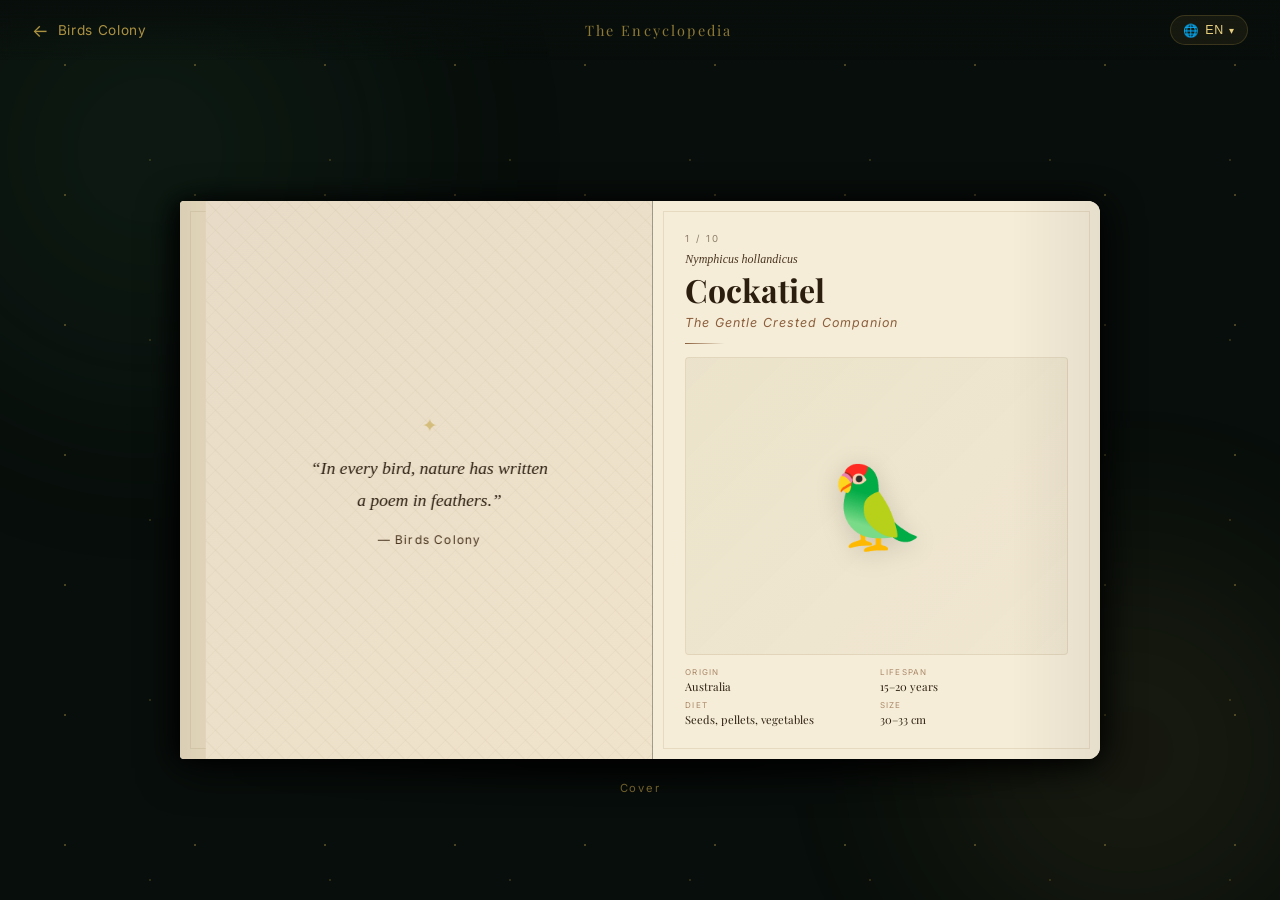
==== explore.html @ a23ac17c "Add premium interactive book encyclopedia (Explore feature)" ====
<!DOCTYPE html>
<html lang="en">
<head>
    <meta charset="UTF-8">
    <meta name="viewport" content="width=device-width, initial-scale=1.0">
    <title>BIRDS COLONY | Explore the Encyclopedia</title>
    <meta name="description" content="Explore the premium Birds Colony illustrated bird encyclopedia.">
    <link rel="preconnect" href="https://fonts.googleapis.com">
    <link rel="preconnect" href="https://fonts.gstatic.com" crossorigin>
    <link href="https://fonts.googleapis.com/css2?family=Inter:wght@300;400;600&family=Playfair+Display:ital,wght@0,400;0,600;0,700;1,400&family=IM+Fell+English:ital@0;1&display=swap" rel="stylesheet">
    <link rel="stylesheet" href="explore.css">
</head>
<body>

    <!-- Ambient Background -->
    <div class="explore-bg">
        <div class="bg-glow bg-glow-1"></div>
        <div class="bg-glow bg-glow-2"></div>
        <div class="bg-particles"></div>
    </div>

    <!-- Top Bar -->
    <header class="explore-header">
        <a href="index.html" class="back-btn" id="backBtn">
            <span class="back-arrow">&#8592;</span>
            <span class="back-text">Birds Colony</span>
        </a>

        <div class="header-title">The Encyclopedia</div>

        <!-- Translate Widget -->
        <div class="translate-widget" id="translateWidget">
            <button class="translate-btn" id="translateBtn" aria-haspopup="true" aria-expanded="false">
                <span>&#127760;</span>
                <span id="translateLabel">EN</span>
                <span class="caret">&#9662;</span>
            </button>
            <div class="translate-dropdown" id="translateDropdown" role="listbox">
                <button class="lang-opt active" data-lang="en" data-short="EN">English</button>
                <button class="lang-opt" data-lang="bn" data-short="BN">&#2476;&#2494;&#2434;&#2482;&#2494;</button>
                <button class="lang-opt" data-lang="hi" data-short="HI">&#2361;&#2367;&#2344;&#2381;&#2342;&#2368;</button>
            </div>
        </div>
    </header>

    <!-- Book Scene -->
    <main class="book-scene" id="bookScene">

        <div class="book-container" id="bookContainer">

            <!-- Book Shadow -->
            <div class="book-shadow"></div>

            <!-- THE BOOK -->
            <div class="book" id="book">

                <!-- Left Panel (static, behind leaves) -->
                <div class="book-panel left-panel" id="leftPanel">
                    <div class="panel-inner" id="leftContent"></div>
                    <div class="page-sheen left-sheen"></div>
                </div>

                <!-- Spine -->
                <div class="book-spine">
                    <div class="spine-title">BIRDS COLONY</div>
                    <div class="spine-line"></div>
                </div>

                <!-- Right Panel (static, behind leaves) -->
                <div class="book-panel right-panel" id="rightPanel">
                    <div class="panel-inner" id="rightContent"></div>
                    <div class="page-sheen right-sheen"></div>
                </div>

                <!-- Flip Leaf Overlay (reused for every flip animation) -->
                <div class="flip-leaf" id="flipLeaf">
                    <div class="leaf-face leaf-front" id="leafFront">
                        <div class="leaf-inner"></div>
                    </div>
                    <div class="leaf-face leaf-back" id="leafBack">
                        <div class="leaf-inner"></div>
                    </div>
                </div>

                <!-- Cover Leaf (opens on load) -->
                <div class="cover-leaf" id="coverLeaf">
                    <div class="leaf-face cover-front">
                        <div class="cover-design">
                            <div class="cover-corner cover-tl"></div>
                            <div class="cover-corner cover-tr"></div>
                            <div class="cover-corner cover-bl"></div>
                            <div class="cover-corner cover-br"></div>
                            <div class="cover-badge">EST. 2024</div>
                            <div class="cover-bird-art">&#129436;</div>
                            <div class="cover-text-block">
                                <div class="cover-pre">THE PREMIUM GUIDE TO</div>
                                <h1 class="cover-main-title">Birds<br><span>Colony</span></h1>
                                <div class="cover-rule"></div>
                                <div class="cover-sub">An Illustrated Encyclopedia</div>
                                <div class="cover-edition">COLLECTOR'S EDITION &middot; MMXXVI</div>
                            </div>
                        </div>
                    </div>
                    <div class="leaf-face cover-back">
                        <div class="inside-cover">
                            <div class="ic-pattern"></div>
                            <div class="ic-quote">
                                <div class="ic-ornament">&#10022;</div>
                                <p class="ic-text">&ldquo;In every bird, nature has written<br>a poem in feathers.&rdquo;</p>
                                <p class="ic-attr">&mdash; Birds Colony</p>
                            </div>
                        </div>
                    </div>
                </div>

            </div><!-- /book -->

            <!-- Page Counter -->
            <div class="page-counter" id="pageCounter">
                <span id="counterText">Cover</span>
            </div>

        </div><!-- /book-container -->

        <!-- Navigation Arrows -->
        <button class="nav-arrow prev-arrow" id="prevArrow" aria-label="Previous page">&#8249;</button>
        <button class="nav-arrow next-arrow" id="nextArrow" aria-label="Next page">&#8250;</button>

        <!-- Swipe Hint (mobile) -->
        <div class="swipe-hint" id="swipeHint">
            <span class="sh-icon">&#8592;</span> Swipe to explore
        </div>

    </main>

    <script src="explore.js"></script>
</body>
</html>
---- explore.css ----
/* ========================================
   BIRDS COLONY – EXPLORE BOOK EXPERIENCE
   explore.css
   ======================================== */

:root {
    --gold: #c8a84b;
    --gold-light: #e8d080;
    --gold-dim: rgba(200,168,75,0.25);
    --bg-dark: #080e0b;
    --forest: #0d1a12;
    --cover-green: #1a2e20;
    --cover-dark: #0f1d14;
    --parchment: #f5edd8;
    --parchment-dark: #ede0c4;
    --ink: #2c1e0f;
    --ink-light: #4a3520;
    --spine-width: clamp(16px, 2vw, 28px);
    --book-w: min(920px, 90vw);
    --book-h: min(580px, 62vh);
    --page-w: calc((var(--book-w) - var(--spine-width)) / 2);
}

*, *::before, *::after { box-sizing: border-box; margin: 0; padding: 0; }

html, body {
    height: 100%;
    overflow: hidden;
    background: var(--bg-dark);
    color: var(--parchment);
    font-family: 'Inter', sans-serif;
}

/* ── Ambient Background ── */
.explore-bg {
    position: fixed;
    inset: 0;
    z-index: 0;
    pointer-events: none;
}
.bg-glow {
    position: absolute;
    border-radius: 50%;
    filter: blur(80px);
    opacity: 0.18;
}
.bg-glow-1 {
    width: 600px; height: 600px;
    background: radial-gradient(circle, #2d5a3d, transparent);
    top: -150px; left: -150px;
}
.bg-glow-2 {
    width: 500px; height: 500px;
    background: radial-gradient(circle, #c8a84b, transparent);
    bottom: -100px; right: -100px;
    opacity: 0.1;
}
.bg-particles {
    position: absolute; inset: 0;
    background-image:
        radial-gradient(circle, rgba(200,168,75,0.35) 1px, transparent 1px),
        radial-gradient(circle, rgba(200,168,75,0.2) 1px, transparent 1px);
    background-size: 130px 130px, 180px 180px;
    background-position: 0 0, 60px 70px;
    animation: particleDrift 80s linear infinite;
}
@keyframes particleDrift {
    to { background-position: 130px 130px, 190px 200px; }
}

/* ── Header ── */
.explore-header {
    position: fixed;
    top: 0; left: 0; right: 0;
    height: 60px;
    display: flex;
    align-items: center;
    justify-content: space-between;
    padding: 0 2rem;
    z-index: 100;
    background: linear-gradient(to bottom, rgba(8,14,11,0.95), transparent);
    backdrop-filter: blur(6px);
}

.back-btn {
    display: flex;
    align-items: center;
    gap: 0.5rem;
    color: var(--gold);
    text-decoration: none;
    font-size: 0.85rem;
    letter-spacing: 0.05em;
    opacity: 0.85;
    transition: opacity 0.3s ease;
}
.back-btn:hover { opacity: 1; }
.back-arrow { font-size: 1.1rem; }

.header-title {
    font-family: 'Playfair Display', serif;
    font-size: 0.9rem;
    letter-spacing: 0.15em;
    color: var(--gold);
    opacity: 0.7;
}

/* ── Translate Widget ── */
.translate-widget { position: relative; }
.translate-btn {
    display: flex;
    align-items: center;
    gap: 0.35rem;
    background: rgba(200,168,75,0.08);
    border: 1px solid rgba(200,168,75,0.2);
    color: var(--gold-light);
    padding: 0.38rem 0.75rem;
    border-radius: 20px;
    font-size: 0.78rem;
    letter-spacing: 0.05em;
    cursor: pointer;
    transition: all 0.3s ease;
}
.translate-btn:hover { background: rgba(200,168,75,0.15); }
.caret { font-size: 0.65rem; transition: transform 0.3s ease; }
.translate-btn[aria-expanded="true"] .caret { transform: rotate(180deg); }

.translate-dropdown {
    position: absolute;
    top: calc(100% + 8px);
    right: 0;
    background: rgba(13,26,18,0.95);
    border: 1px solid rgba(200,168,75,0.25);
    border-radius: 10px;
    overflow: hidden;
    backdrop-filter: blur(12px);
    display: none;
    min-width: 130px;
    box-shadow: 0 10px 30px rgba(0,0,0,0.5);
}
.translate-dropdown.open { display: block; animation: dropIn 0.2s ease; }
@keyframes dropIn {
    from { opacity: 0; transform: translateY(-6px); }
    to   { opacity: 1; transform: translateY(0); }
}
.lang-opt {
    display: block;
    width: 100%;
    padding: 0.65rem 1.1rem;
    background: none;
    border: none;
    color: rgba(245,237,216,0.7);
    font-size: 0.85rem;
    text-align: left;
    cursor: pointer;
    transition: all 0.2s ease;
}
.lang-opt:hover { background: rgba(200,168,75,0.1); color: var(--gold-light); }
.lang-opt.active { color: var(--gold); font-weight: 600; }

/* ── Book Scene ── */
.book-scene {
    position: fixed;
    inset: 0;
    display: flex;
    align-items: center;
    justify-content: center;
    z-index: 10;
    padding-top: 60px;
}

.book-container {
    position: relative;
    width: var(--book-w);
    height: var(--book-h);
}

.book-shadow {
    position: absolute;
    bottom: -30px;
    left: 5%;
    right: 5%;
    height: 50px;
    background: radial-gradient(ellipse, rgba(0,0,0,0.7) 0%, transparent 70%);
    filter: blur(10px);
}

/* ── The Book ── */
.book {
    width: 100%;
    height: 100%;
    position: relative;
    display: flex;
    perspective: 2000px;
    transform-style: preserve-3d;
    border-radius: 4px 12px 12px 4px;
    box-shadow:
        -8px 0 20px rgba(0,0,0,0.6),
        8px 0 30px rgba(0,0,0,0.5),
        0 10px 40px rgba(0,0,0,0.7);
}

/* ── Panels ── */
.book-panel {
    flex: 1;
    height: 100%;
    position: relative;
    overflow: hidden;
}
.left-panel {
    background: var(--parchment);
    border-radius: 4px 0 0 4px;
    border-right: 1px solid rgba(0,0,0,0.15);
}
.right-panel {
    background: var(--parchment);
    border-radius: 0 12px 12px 0;
}
.panel-inner {
    width: 100%;
    height: 100%;
    overflow: hidden;
}

/* Page sheen effect */
.page-sheen {
    position: absolute;
    inset: 0;
    pointer-events: none;
    z-index: 5;
}
.left-sheen {
    background: linear-gradient(to right, rgba(0,0,0,0.08) 0%, transparent 20%);
}
.right-sheen {
    background: linear-gradient(to left, rgba(0,0,0,0.06) 0%, transparent 20%);
}

/* ── Spine ── */
.book-spine {
    width: var(--spine-width);
    height: 100%;
    background: linear-gradient(to right,
        #0d1a12 0%, #1e3826 30%, #2a4e35 50%, #1e3826 70%, #0d1a12 100%);
    position: relative;
    display: flex;
    flex-direction: column;
    align-items: center;
    justify-content: center;
    gap: 0.5rem;
    box-shadow: inset -2px 0 6px rgba(0,0,0,0.4), inset 2px 0 6px rgba(0,0,0,0.4);
    z-index: 25;
    flex-shrink: 0;
}
.spine-title {
    writing-mode: vertical-rl;
    text-orientation: mixed;
    font-family: 'Playfair Display', serif;
    font-size: 0.55rem;
    letter-spacing: 0.2em;
    color: var(--gold);
    opacity: 0.8;
    text-shadow: 0 0 8px rgba(200,168,75,0.4);
}
.spine-line {
    width: 1px;
    height: 30%;
    background: linear-gradient(to bottom, transparent, var(--gold-dim), transparent);
}

/* ── Flip Leaf ── */
.flip-leaf {
    position: absolute;
    top: 0;
    left: calc(var(--page-w) + var(--spine-width));
    width: var(--page-w);
    height: 100%;
    transform-origin: left center;
    transform-style: preserve-3d;
    z-index: 20;
    pointer-events: none;
    will-change: transform;
}
.flip-leaf.flipping-forward {
    transition: transform 1.1s cubic-bezier(0.645, 0.045, 0.355, 1.000);
    transform: rotateY(-180deg);
}
.flip-leaf.flipping-backward {
    left: 0;
    transform-origin: right center;
    transform: rotateY(180deg);
    transition: transform 1.1s cubic-bezier(0.645, 0.045, 0.355, 1.000);
}
.flip-leaf.flipping-backward.go {
    transform: rotateY(0deg);
}

.leaf-face {
    position: absolute;
    inset: 0;
    backface-visibility: hidden;
    -webkit-backface-visibility: hidden;
    overflow: hidden;
}
.leaf-front { z-index: 2; }
.leaf-back {
    transform: rotateY(180deg);
    z-index: 1;
}
.leaf-inner {
    width: 100%;
    height: 100%;
}

/* ── Cover Leaf ── */
.cover-leaf {
    position: absolute;
    top: 0;
    left: calc(var(--page-w) + var(--spine-width));
    width: var(--page-w);
    height: 100%;
    transform-origin: left center;
    transform-style: preserve-3d;
    z-index: 30;
    will-change: transform;
    border-radius: 0 12px 12px 0;
}
.cover-leaf.opening {
    transition: transform 1.6s cubic-bezier(0.645, 0.045, 0.355, 1.000);
    transform: rotateY(-180deg);
}
.cover-leaf.open {
    transform: rotateY(-180deg);
    pointer-events: none;
}
.cover-front, .cover-back {
    position: absolute;
    inset: 0;
    backface-visibility: hidden;
    -webkit-backface-visibility: hidden;
    overflow: hidden;
    border-radius: 0 12px 12px 0;
}
.cover-back { transform: rotateY(180deg); border-radius: 0; }

/* ── Cover Design ── */
.cover-design {
    width: 100%;
    height: 100%;
    background:
        linear-gradient(135deg, var(--cover-dark) 0%, var(--cover-green) 40%, #1f3a28 60%, var(--cover-dark) 100%);
    display: flex;
    flex-direction: column;
    align-items: center;
    justify-content: center;
    padding: 2rem 1.5rem;
    position: relative;
    overflow: hidden;
}
.cover-design::before {
    content: '';
    position: absolute;
    inset: 12px;
    border: 1px solid rgba(200,168,75,0.3);
    border-radius: 4px;
    pointer-events: none;
}
.cover-design::after {
    content: '';
    position: absolute;
    inset: 16px;
    border: 1px solid rgba(200,168,75,0.1);
    border-radius: 2px;
    pointer-events: none;
}

.cover-corner {
    position: absolute;
    width: 20px; height: 20px;
    border-color: var(--gold);
    border-style: solid;
    opacity: 0.5;
}
.cover-tl { top: 20px; left: 20px; border-width: 2px 0 0 2px; }
.cover-tr { top: 20px; right: 20px; border-width: 2px 2px 0 0; }
.cover-bl { bottom: 20px; left: 20px; border-width: 0 0 2px 2px; }
.cover-br { bottom: 20px; right: 20px; border-width: 0 2px 2px 0; }

.cover-badge {
    font-size: 0.55rem;
    letter-spacing: 0.25em;
    color: var(--gold);
    opacity: 0.6;
    margin-bottom: 0.8rem;
}
.cover-bird-art {
    font-size: clamp(2.5rem, 6vw, 4.5rem);
    margin-bottom: 1rem;
    filter: drop-shadow(0 4px 12px rgba(200,168,75,0.3));
    animation: coverBirdFloat 4s ease-in-out infinite;
}
@keyframes coverBirdFloat {
    0%, 100% { transform: translateY(0); }
    50% { transform: translateY(-6px); }
}
.cover-text-block { text-align: center; }
.cover-pre {
    font-size: 0.52rem;
    letter-spacing: 0.3em;
    color: var(--gold);
    opacity: 0.6;
    margin-bottom: 0.5rem;
}
.cover-main-title {
    font-family: 'Playfair Display', serif;
    font-size: clamp(1.8rem, 4vw, 2.8rem);
    font-weight: 400;
    line-height: 1.1;
    color: var(--gold-light);
    text-shadow: 0 2px 20px rgba(200,168,75,0.4);
    margin-bottom: 0.8rem;
}
.cover-main-title span { font-style: italic; }
.cover-rule {
    width: 50px; height: 1px;
    background: linear-gradient(to right, transparent, var(--gold), transparent);
    margin: 0.6rem auto;
}
.cover-sub {
    font-size: 0.6rem;
    letter-spacing: 0.18em;
    color: var(--gold);
    opacity: 0.7;
    margin-bottom: 0.4rem;
}
.cover-edition {
    font-size: 0.5rem;
    letter-spacing: 0.2em;
    color: rgba(200,168,75,0.45);
}

/* ── Inside Cover ── */
.inside-cover {
    width: 100%;
    height: 100%;
    background: linear-gradient(135deg, #e8dcc8, #f0e4cc);
    display: flex;
    align-items: center;
    justify-content: center;
    position: relative;
    overflow: hidden;
}
.ic-pattern {
    position: absolute;
    inset: 0;
    background-image:
        repeating-linear-gradient(45deg, rgba(139,109,56,0.05) 0, rgba(139,109,56,0.05) 1px, transparent 0, transparent 50%),
        repeating-linear-gradient(-45deg, rgba(139,109,56,0.05) 0, rgba(139,109,56,0.05) 1px, transparent 0, transparent 50%);
    background-size: 20px 20px;
}
.ic-quote {
    text-align: center;
    padding: 2rem;
    position: relative;
    z-index: 1;
}
.ic-ornament {
    color: var(--gold);
    font-size: 1.2rem;
    margin-bottom: 1rem;
    opacity: 0.6;
}
.ic-text {
    font-family: 'IM Fell English', serif;
    font-style: italic;
    font-size: clamp(0.85rem, 1.8vw, 1.1rem);
    color: var(--ink);
    line-height: 1.8;
    margin-bottom: 1rem;
}
.ic-attr {
    font-size: 0.75rem;
    color: var(--ink-light);
    letter-spacing: 0.1em;
}

/* ── Page Content (shared by all bird pages) ── */
.bird-page {
    width: 100%;
    height: 100%;
    background: var(--parchment);
    display: flex;
    flex-direction: column;
    padding: clamp(1rem, 2.5vw, 2rem);
    position: relative;
    overflow: hidden;
}
.bird-page::before {
    content: '';
    position: absolute;
    inset: 10px;
    border: 1px solid rgba(139,109,56,0.15);
    pointer-events: none;
}
.page-number {
    font-size: 0.6rem;
    letter-spacing: 0.2em;
    color: var(--ink-light);
    opacity: 0.6;
    margin-bottom: 0.5rem;
    text-transform: uppercase;
}
.bird-name-scientific {
    font-family: 'IM Fell English', serif;
    font-style: italic;
    font-size: clamp(0.6rem, 1.2vw, 0.75rem);
    color: var(--ink-light);
    margin-bottom: 0.3rem;
}
.bird-name-common {
    font-family: 'Playfair Display', serif;
    font-size: clamp(1.4rem, 3vw, 2rem);
    font-weight: 700;
    color: var(--ink);
    line-height: 1.1;
    margin-bottom: 0.5rem;
}
.bird-tagline {
    font-size: clamp(0.65rem, 1.2vw, 0.78rem);
    color: #8B5E3C;
    letter-spacing: 0.08em;
    margin-bottom: 0.8rem;
    font-style: italic;
}
.bird-divider {
    width: 40px; height: 1px;
    background: linear-gradient(to right, #8B5E3C, transparent);
    margin-bottom: 0.8rem;
}
.bird-image-frame {
    flex: 1;
    min-height: 0;
    display: flex;
    align-items: center;
    justify-content: center;
    background: linear-gradient(135deg, rgba(139,109,56,0.08), rgba(139,109,56,0.04));
    border: 1px solid rgba(139,109,56,0.12);
    border-radius: 4px;
    margin-bottom: 0.8rem;
    position: relative;
    overflow: hidden;
}
.bird-emoji-placeholder {
    font-size: clamp(3rem, 8vw, 5rem);
    filter: drop-shadow(0 4px 12px rgba(0,0,0,0.15));
}
.bird-image-frame img {
    max-width: 100%;
    max-height: 100%;
    object-fit: contain;
}
.bird-facts {
    display: grid;
    grid-template-columns: 1fr 1fr;
    gap: 0.4rem;
}
.bird-fact {
    font-size: clamp(0.55rem, 1vw, 0.65rem);
    color: var(--ink-light);
    display: flex;
    flex-direction: column;
    gap: 0.1rem;
}
.fact-label {
    font-size: 0.5rem;
    letter-spacing: 0.15em;
    color: #8B5E3C;
    text-transform: uppercase;
    opacity: 0.7;
}
.fact-value {
    font-family: 'Playfair Display', serif;
    font-size: clamp(0.6rem, 1vw, 0.7rem);
    color: var(--ink);
}

/* Left page (info side) */
.bird-page-left {
    width: 100%;
    height: 100%;
    background: var(--parchment-dark);
    display: flex;
    flex-direction: column;
    padding: clamp(1rem, 2.5vw, 2rem);
    position: relative;
    overflow: hidden;
}
.bird-page-left::before {
    content: '';
    position: absolute;
    inset: 10px;
    border: 1px solid rgba(139,109,56,0.12);
    pointer-events: none;
}
.info-section {
    margin-bottom: 0.9rem;
}
.info-section-title {
    font-size: 0.52rem;
    letter-spacing: 0.2em;
    text-transform: uppercase;
    color: #8B5E3C;
    margin-bottom: 0.35rem;
    padding-bottom: 0.25rem;
    border-bottom: 1px solid rgba(139,109,56,0.15);
}
.info-section-body {
    font-family: 'IM Fell English', serif;
    font-size: clamp(0.62rem, 1.1vw, 0.75rem);
    color: var(--ink);
    line-height: 1.7;
}
.info-coming-soon {
    font-style: italic;
    color: var(--ink-light);
    opacity: 0.6;
    font-size: 0.7rem;
}

/* ── Page Counter ── */
.page-counter {
    position: absolute;
    bottom: -36px;
    left: 50%;
    transform: translateX(-50%);
    font-size: 0.7rem;
    letter-spacing: 0.15em;
    color: rgba(200,168,75,0.55);
    white-space: nowrap;
}

/* ── Navigation Arrows ── */
.nav-arrow {
    position: absolute;
    top: 50%;
    transform: translateY(-50%);
    width: 44px; height: 44px;
    border-radius: 50%;
    border: 1px solid rgba(200,168,75,0.25);
    background: rgba(8,14,11,0.8);
    color: var(--gold);
    font-size: 1.6rem;
    display: flex;
    align-items: center;
    justify-content: center;
    cursor: pointer;
    transition: all 0.3s ease;
    z-index: 50;
    backdrop-filter: blur(8px);
    line-height: 1;
}
.nav-arrow:hover:not(:disabled) {
    background: rgba(200,168,75,0.15);
    border-color: rgba(200,168,75,0.5);
    transform: translateY(-50%) scale(1.1);
}
.nav-arrow:disabled { opacity: 0.2; cursor: not-allowed; }
.prev-arrow { left: -60px; }
.next-arrow { right: -60px; }

/* ── Swipe Hint ── */
.swipe-hint {
    position: absolute;
    bottom: -52px;
    left: 50%;
    transform: translateX(-50%);
    font-size: 0.7rem;
    color: rgba(200,168,75,0.4);
    letter-spacing: 0.12em;
    display: none;
    align-items: center;
    gap: 0.4rem;
    animation: hintPulse 2.5s ease-in-out infinite;
}
.sh-icon { animation: hintSlide 2.5s ease-in-out infinite; }
@keyframes hintPulse {
    0%, 100% { opacity: 0.4; }
    50% { opacity: 0.8; }
}
@keyframes hintSlide {
    0%, 100% { transform: translateX(0); }
    50% { transform: translateX(-6px); }
}

/* ── Loading Fade In ── */
.book-container { animation: fadeUp 0.8s ease both; }
@keyframes fadeUp {
    from { opacity: 0; transform: translateY(20px); }
    to   { opacity: 1; transform: translateY(0); }
}

/* ── Flip Shadow Overlay ── */
.flip-shadow {
    position: absolute;
    inset: 0;
    background: linear-gradient(to right, rgba(0,0,0,0.25), transparent);
    pointer-events: none;
    opacity: 0;
    transition: opacity 0.3s ease;
    z-index: 6;
}
.flip-leaf.flipping-forward .flip-shadow { opacity: 1; }

/* ============================
   RESPONSIVE – MOBILE
   ============================ */
@media (max-width: 768px) {
    :root {
        --book-w: 94vw;
        --book-h: 75vh;
        --spine-width: 12px;
    }

    .book-scene { padding-top: 56px; padding-bottom: 2rem; }

    /* On mobile, left panel is hidden — single page view */
    .left-panel { display: none; }
    .book-spine { display: none; }
    .right-panel {
        border-radius: 10px;
        flex: unset;
        width: 100%;
    }
    .book {
        border-radius: 10px;
        box-shadow: 0 8px 40px rgba(0,0,0,0.7);
    }
    .cover-leaf {
        left: 0;
        width: 100%;
        border-radius: 10px;
    }
    .cover-front, .cover-back { border-radius: 10px; }

    .flip-leaf {
        left: 0;
        width: 100%;
        transform-origin: left center;
    }
    .flip-leaf.flipping-forward {
        transition: transform 0.7s cubic-bezier(0.4, 0, 0.2, 1);
        transform: translateX(-100%);
    }
    .flip-leaf.flipping-backward {
        left: unset;
        right: 0;
        transform-origin: right center;
        transform: translateX(100%);
        transition: transform 0.7s cubic-bezier(0.4, 0, 0.2, 1);
    }
    .flip-leaf.flipping-backward.go { transform: translateX(0); }

    /* Mobile nav arrows */
    .prev-arrow { left: -4px; width: 36px; height: 36px; font-size: 1.3rem; }
    .next-arrow { right: -4px; width: 36px; height: 36px; font-size: 1.3rem; }

    /* Show swipe hint on mobile */
    .swipe-hint { display: flex; }

    .bird-facts { grid-template-columns: 1fr 1fr; gap: 0.5rem; }

    .header-title { display: none; }
}

@media (max-width: 480px) {
    :root {
        --book-w: 96vw;
        --book-h: 72vh;
    }
    .explore-header { padding: 0 1rem; }
    .prev-arrow { left: 2px; }
    .next-arrow { right: 2px; }
}
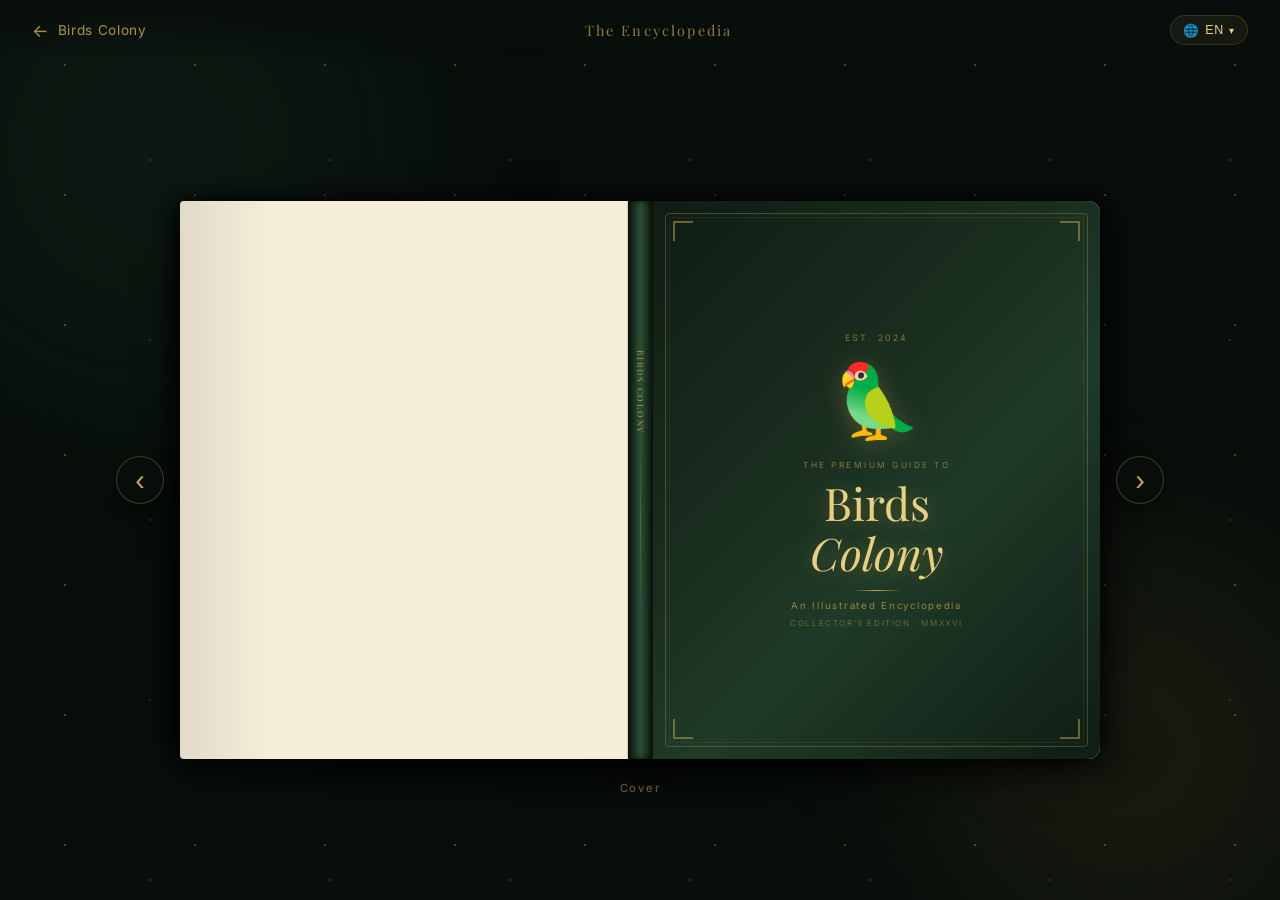
==== commit fdf7ddda: "Final Release: Luxury Digital Encyclopedia & Premium Landing Page. Integrated high-fidelity bird pho" ====
--- a/explore.html
+++ b/explore.html
@@ -120,16 +120,19 @@
                 <span id="counterText">Cover</span>
             </div>
 
+            <!-- Navigation Arrows (INSIDE book-container → positioned relative to book) -->
+            <button class="nav-arrow prev-arrow" id="prevArrow" aria-label="Previous page">&#8249;</button>
+            <button class="nav-arrow next-arrow" id="nextArrow" aria-label="Next page">&#8250;</button>
+
+            <!-- Physics flip shadow overlay -->
+            <div class="flip-shadow-overlay" id="flipShadowOverlay"></div>
+
+            <!-- Swipe Hint (mobile) -->
+            <div class="swipe-hint" id="swipeHint">
+                <span class="sh-icon">&#8592;</span> Swipe to explore
+            </div>
+
         </div><!-- /book-container -->
-
-        <!-- Navigation Arrows -->
-        <button class="nav-arrow prev-arrow" id="prevArrow" aria-label="Previous page">&#8249;</button>
-        <button class="nav-arrow next-arrow" id="nextArrow" aria-label="Next page">&#8250;</button>
-
-        <!-- Swipe Hint (mobile) -->
-        <div class="swipe-hint" id="swipeHint">
-            <span class="sh-icon">&#8592;</span> Swipe to explore
-        </div>
 
     </main>
 
--- a/explore.css
+++ b/explore.css
@@ -210,6 +210,7 @@
     background: var(--parchment);
     border-radius: 4px 0 0 4px;
     border-right: 1px solid rgba(0,0,0,0.15);
+    z-index: 5; /* Ensure it stays above the cover when it's flipped to the left */
 }
 .right-panel {
     background: var(--parchment);
@@ -281,14 +282,14 @@
     will-change: transform;
 }
 .flip-leaf.flipping-forward {
-    transition: transform 1.1s cubic-bezier(0.645, 0.045, 0.355, 1.000);
+    transition: transform 0.9s cubic-bezier(0.645, 0.045, 0.355, 1.000);
     transform: rotateY(-180deg);
 }
 .flip-leaf.flipping-backward {
     left: 0;
     transform-origin: right center;
     transform: rotateY(180deg);
-    transition: transform 1.1s cubic-bezier(0.645, 0.045, 0.355, 1.000);
+    transition: transform 0.9s cubic-bezier(0.645, 0.045, 0.355, 1.000);
 }
 .flip-leaf.flipping-backward.go {
     transform: rotateY(0deg);
@@ -323,6 +324,7 @@
     z-index: 30;
     will-change: transform;
     border-radius: 0 12px 12px 0;
+    backface-visibility: hidden;
 }
 .cover-leaf.opening {
     transition: transform 1.6s cubic-bezier(0.645, 0.045, 0.355, 1.000);
@@ -331,6 +333,9 @@
 .cover-leaf.open {
     transform: rotateY(-180deg);
     pointer-events: none;
+    visibility: hidden !important;
+    display: none !important;
+    z-index: -1 !important;
 }
 .cover-front, .cover-back {
     position: absolute;
@@ -557,6 +562,11 @@
     max-width: 100%;
     max-height: 100%;
     object-fit: contain;
+    transform: scale(1.1); /* Subtle zoom for premium feel */
+    transition: transform 0.5s ease;
+}
+.bird-image-frame:hover img {
+    transform: scale(1.15);
 }
 .bird-facts {
     display: grid;
@@ -638,34 +648,49 @@
     white-space: nowrap;
 }
 
-/* ── Navigation Arrows ── */
+/* ── Navigation Arrows (positioned relative to book-container) ── */
 .nav-arrow {
     position: absolute;
     top: 50%;
     transform: translateY(-50%);
-    width: 44px; height: 44px;
+    width: 48px; height: 48px;
     border-radius: 50%;
-    border: 1px solid rgba(200,168,75,0.25);
-    background: rgba(8,14,11,0.8);
+    border: 1px solid rgba(200,168,75,0.3);
+    background: rgba(8,14,11,0.88);
     color: var(--gold);
-    font-size: 1.6rem;
+    font-size: 1.8rem;
     display: flex;
     align-items: center;
     justify-content: center;
     cursor: pointer;
-    transition: all 0.3s ease;
+    transition: background 0.3s ease, border-color 0.3s ease, transform 0.2s ease, opacity 0.3s ease;
     z-index: 50;
-    backdrop-filter: blur(8px);
+    backdrop-filter: blur(10px);
     line-height: 1;
+    box-shadow: 0 4px 16px rgba(0,0,0,0.5);
 }
 .nav-arrow:hover:not(:disabled) {
-    background: rgba(200,168,75,0.15);
-    border-color: rgba(200,168,75,0.5);
-    transform: translateY(-50%) scale(1.1);
-}
-.nav-arrow:disabled { opacity: 0.2; cursor: not-allowed; }
-.prev-arrow { left: -60px; }
-.next-arrow { right: -60px; }
+    background: rgba(200,168,75,0.18);
+    border-color: rgba(200,168,75,0.6);
+    transform: translateY(-50%) scale(1.08);
+    box-shadow: 0 0 20px rgba(200,168,75,0.2);
+}
+.nav-arrow:disabled { opacity: 0.18; cursor: not-allowed; pointer-events: none; }
+/* Arrows sit just outside the book edges */
+.prev-arrow { left: -64px; }
+.next-arrow { right: -64px; }
+
+/* Physics flip shadow overlay */
+.flip-shadow-overlay {
+    position: absolute;
+    inset: 0;
+    pointer-events: none;
+    z-index: 22;
+    opacity: 0;
+    background: radial-gradient(ellipse at center, rgba(0,0,0,0.35) 0%, transparent 70%);
+    transition: opacity 0.05s linear;
+    border-radius: 4px 12px 12px 4px;
+}
 
 /* ── Swipe Hint ── */
 .swipe-hint {
@@ -698,17 +723,103 @@
     to   { opacity: 1; transform: translateY(0); }
 }
 
-/* ── Flip Shadow Overlay ── */
-.flip-shadow {
-    position: absolute;
-    inset: 0;
-    background: linear-gradient(to right, rgba(0,0,0,0.25), transparent);
+/* Scrollable bird page content */
+.bird-page-scroll {
+    width: 100%;
+    height: 100%;
+    overflow-y: auto;
+    scrollbar-width: thin;
+    scrollbar-color: rgba(139,109,56,0.3) transparent;
+    background: var(--parchment);
+    display: flex;
+    flex-direction: column;
+    padding: clamp(1rem, 2.5vw, 1.8rem);
+    position: relative;
+}
+.bird-page-scroll::-webkit-scrollbar { width: 4px; }
+.bird-page-scroll::-webkit-scrollbar-track { background: transparent; }
+.bird-page-scroll::-webkit-scrollbar-thumb { background: rgba(139,109,56,0.35); border-radius: 2px; }
+
+.bird-page-left-scroll {
+    width: 100%;
+    height: 100%;
+    overflow-y: auto;
+    scrollbar-width: thin;
+    scrollbar-color: rgba(139,109,56,0.3) transparent;
+    background: var(--parchment-dark);
+    display: flex;
+    flex-direction: column;
+    padding: clamp(1rem, 2.5vw, 1.8rem);
+    position: relative;
+}
+.bird-page-left-scroll::-webkit-scrollbar { width: 4px; }
+.bird-page-left-scroll::-webkit-scrollbar-track { background: transparent; }
+.bird-page-left-scroll::-webkit-scrollbar-thumb { background: rgba(139,109,56,0.35); border-radius: 2px; }
+
+.detail-section { margin-bottom: 1rem; }
+.detail-section-title {
+    font-size: 0.58rem;
+    letter-spacing: 0.18em;
+    text-transform: uppercase;
+    color: #8B5E3C;
+    border-bottom: 1px solid rgba(139,109,56,0.2);
+    padding-bottom: 0.25rem;
+    margin-bottom: 0.4rem;
+    font-weight: 600;
+}
+.detail-section-body {
+    font-family: 'IM Fell English', serif;
+    font-size: clamp(0.6rem, 1.05vw, 0.72rem);
+    color: var(--ink);
+    line-height: 1.72;
+}
+.detail-section-body ul { padding-left: 1rem; }
+.detail-section-body li { margin-bottom: 0.2rem; }
+.bird-main-img {
+    width: 100%;
+    height: auto;
+    max-height: 420px; /* Even larger */
+    object-fit: contain;
+    border-radius: 12px;
+    margin: 0.5rem 0;
+    display: block;
+    background: linear-gradient(135deg, rgba(139,109,56,0.1), rgba(139,109,56,0.02));
+    box-shadow: 0 8px 30px rgba(0,0,0,0.12);
+    transform: scale(1.05); /* Slight pop */
+}
+
+/* Section support images in the left page guide */
+.section-support-img {
+    width: 100%;
+    height: auto;
+    max-height: 140px;
+    object-fit: cover;
+    border-radius: 4px;
+    margin: 0.5rem 0;
+    box-shadow: 0 2px 8px rgba(0,0,0,0.1);
+}
+
+/* Mobile-only info section (appended to right page on small screens) */
+.mobile-only-info {
+    margin-top: 1.5rem;
+    border-top: 1px solid rgba(139,109,56,0.2);
+    padding-top: 1.5rem;
+}
+.mobile-only-info .detail-section { margin-bottom: 0.8rem; }
+.mobile-only-info .detail-section-title { font-size: 0.55rem; }
+.mobile-only-info .detail-section-body { font-size: 0.68rem; line-height: 1.65; }
+.mobile-only-info .section-support-img { max-height: 120px; }
+
+/* Page curl inner shadow – adds depth to right page */
+.right-panel::after {
+    content: '';
+    position: absolute;
+    top: 0; left: 0; bottom: 0;
+    width: 30px;
+    background: linear-gradient(to right, rgba(0,0,0,0.06), transparent);
     pointer-events: none;
-    opacity: 0;
-    transition: opacity 0.3s ease;
     z-index: 6;
 }
-.flip-leaf.flipping-forward .flip-shadow { opacity: 1; }
 
 /* ============================
    RESPONSIVE – MOBILE
@@ -717,7 +828,7 @@
     :root {
         --book-w: 94vw;
         --book-h: 75vh;
-        --spine-width: 12px;
+        --spine-width: 0px;
     }
 
     .book-scene { padding-top: 56px; padding-bottom: 2rem; }
@@ -730,6 +841,7 @@
         flex: unset;
         width: 100%;
     }
+    .right-panel::after { display: none; }
     .book {
         border-radius: 10px;
         box-shadow: 0 8px 40px rgba(0,0,0,0.7);
@@ -742,26 +854,27 @@
     .cover-front, .cover-back { border-radius: 10px; }
 
     .flip-leaf {
-        left: 0;
-        width: 100%;
-        transform-origin: left center;
+        left: 0 !important;
+        width: 100% !important;
+        transform-origin: left center !important;
     }
+    /* Mobile flip uses CSS transition (same as desktop) */
     .flip-leaf.flipping-forward {
-        transition: transform 0.7s cubic-bezier(0.4, 0, 0.2, 1);
-        transform: translateX(-100%);
+        transition: transform 0.8s cubic-bezier(0.645, 0.045, 0.355, 1.000);
+        transform: rotateY(-180deg);
     }
     .flip-leaf.flipping-backward {
-        left: unset;
-        right: 0;
-        transform-origin: right center;
-        transform: translateX(100%);
-        transition: transform 0.7s cubic-bezier(0.4, 0, 0.2, 1);
+        transition: transform 0.8s cubic-bezier(0.645, 0.045, 0.355, 1.000);
+        left: 0 !important;
+        transform-origin: right center !important;
     }
-    .flip-leaf.flipping-backward.go { transform: translateX(0); }
-
-    /* Mobile nav arrows */
-    .prev-arrow { left: -4px; width: 36px; height: 36px; font-size: 1.3rem; }
-    .next-arrow { right: -4px; width: 36px; height: 36px; font-size: 1.3rem; }
+    .flip-leaf.flipping-backward.go {
+        transform: rotateY(0deg);
+    }
+
+    /* Mobile nav arrows — inside the book edges */
+    .prev-arrow { left: 4px; width: 36px; height: 36px; font-size: 1.3rem; }
+    .next-arrow { right: 4px; width: 36px; height: 36px; font-size: 1.3rem; }
 
     /* Show swipe hint on mobile */
     .swipe-hint { display: flex; }
@@ -769,6 +882,10 @@
     .bird-facts { grid-template-columns: 1fr 1fr; gap: 0.5rem; }
 
     .header-title { display: none; }
+
+    /* Allow mobile pages to scroll */
+    .bird-page { overflow: hidden; }
+    .bird-page-scroll { padding: clamp(0.8rem, 2vw, 1.2rem); }
 }
 
 @media (max-width: 480px) {
@@ -779,4 +896,6 @@
     .explore-header { padding: 0 1rem; }
     .prev-arrow { left: 2px; }
     .next-arrow { right: 2px; }
-}
+    .bird-main-img { max-height: 160px; }
+    .section-support-img { max-height: 100px; }
+}
